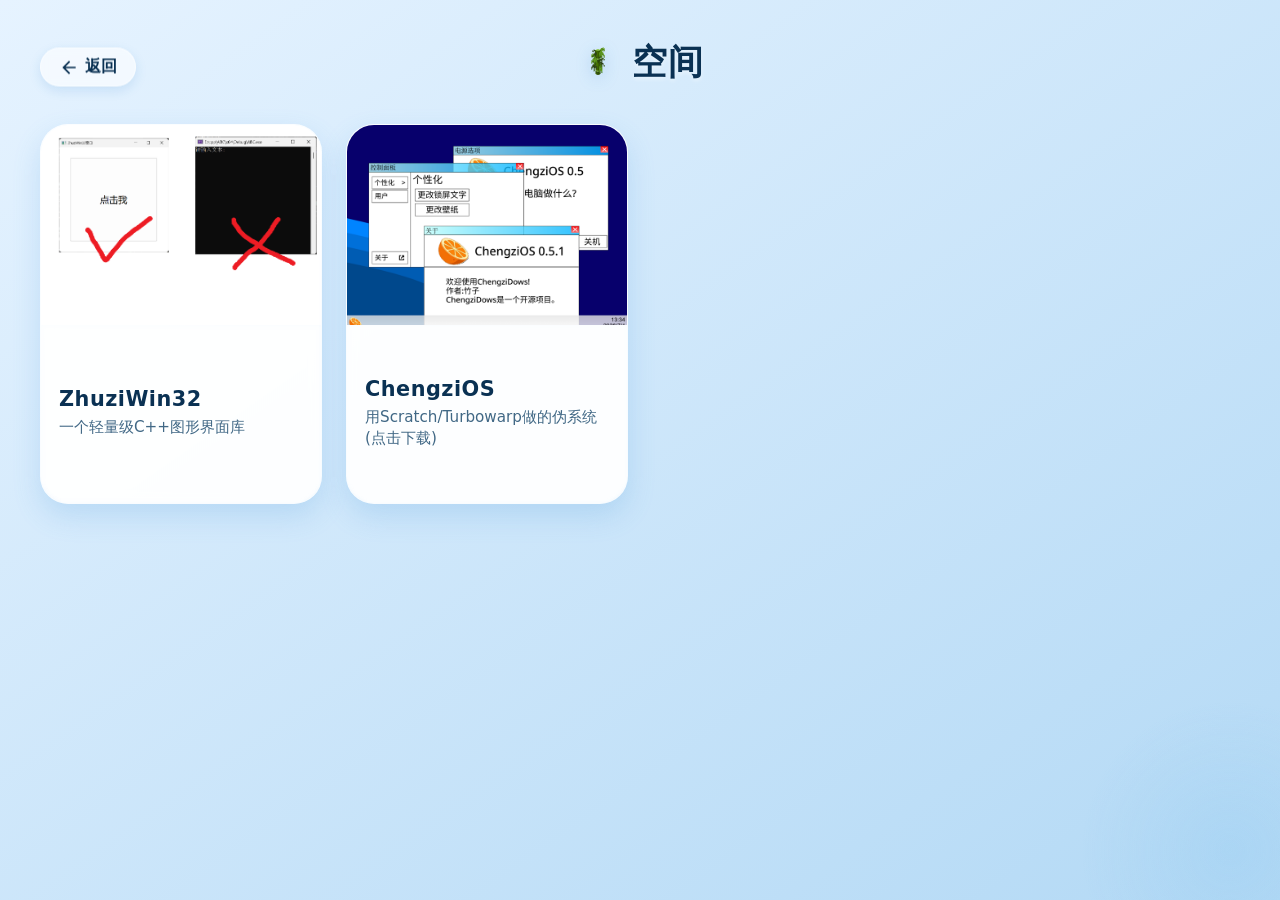
==== dl/index.html @ 158aa16a "Update files" ====
<!DOCTYPE html>
<html lang="zh-CN">
<head>
    <meta charset="UTF-8" />
    <meta name="viewport" content="width=device-width, initial-scale=1.0" />
    <title>空间</title>
    <style>
        /* ----- 全局样式 ----- */
        * {
            margin: 0;
            padding: 0;
            box-sizing: border-box;
        }

        body {
            min-height: 100vh;
            background: linear-gradient(145deg, #e6f3ff 0%, #b3d9f5 100%);
            font-family: 'Segoe UI', Roboto, system-ui, -apple-system, sans-serif;
            padding: 20px;
            display: flex;
            flex-direction: column;
            align-items: center;
        }

        /* ----- 顶部导航栏 ----- */
        .header {
            position: relative;
            width: 100%;
            max-width: 1200px;
            display: flex;
            align-items: center;
            justify-content: center;
            padding: 20px 0 30px;
            /* 给返回按钮留出空间 */
        }

        /* 返回按钮 - 左上角 */
        .back-btn {
            position: absolute;
            left: 0;
            top: 50%;
            transform: translateY(-50%);
            display: inline-flex;
            align-items: center;
            gap: 6px;
            padding: 8px 18px;
            background: rgba(255, 255, 255, 0.6);
            backdrop-filter: blur(4px);
            -webkit-backdrop-filter: blur(4px);
            border-radius: 30px;
            color: #0a3153;
            font-weight: 600;
            font-size: 1rem;
            text-decoration: none;
            border: 1px solid rgba(255, 255, 255, 0.4);
            box-shadow: 0 4px 12px rgba(43, 127, 199, 0.15);
            transition: all 0.2s ease;
        }

        .back-btn:hover {
            background: rgba(255, 255, 255, 0.85);
            box-shadow: 0 6px 20px rgba(43, 127, 199, 0.25);
            transform: translateY(-50%) scale(1.02);
        }

        .back-btn svg {
            width: 20px;
            height: 20px;
            fill: currentColor;
        }

        /* 标题区域 - 图标 + “作品下载” */
        .title-wrapper {
            display: flex;
            align-items: center;
            gap: 12px;
        }

        .title-icon {
            width: 44px;
            height: 44px;
            object-fit: contain;
            filter: drop-shadow(0 4px 8px rgba(30, 120, 200, 0.2));
        }

        .page-title {
            font-size: 2.2rem;
            font-weight: 700;
            color: #0a3153;
            letter-spacing: 1px;
            text-shadow: 0 2px 4px rgba(255, 255, 255, 0.5);
            margin: 0;
            line-height: 1.2;
        }

        /* ----- 卡片网格 ----- */
        .grid {
            width: 100%;
            max-width: 1200px;
            display: grid;
            grid-template-columns: repeat(4, 1fr);
            gap: 24px;
            margin-top: 10px;
        }

        /* 卡片 - 固定大小，浅蓝色装饰 */
        .card {
            background: rgba(255, 255, 255, 0.75);
            backdrop-filter: blur(6px);
            -webkit-backdrop-filter: blur(6px);
            border-radius: 28px;
            overflow: hidden;
            box-shadow:
                0 12px 28px rgba(70, 150, 220, 0.20),
                inset 0 1px 2px rgba(255, 255, 255, 0.7);
            border: 1px solid rgba(255, 255, 255, 0.4);
            transition: transform 0.25s ease, box-shadow 0.3s ease;
            display: flex;
            flex-direction: column;
            /* 固定卡片尺寸 (可根据需要调整) */
            height: 380px;
            /* 宽由网格决定，但限制最小宽度 */
            min-width: 0;
        }

        .card:hover {
            transform: translateY(-6px);
            box-shadow:
                0 20px 40px rgba(50, 130, 210, 0.30),
                inset 0 1px 2px rgba(255, 255, 255, 0.7);
        }

        /* 图片区域 - 固定高度，图片填满 */
        .card-image {
            width: 100%;
            height: 200px;
            background: #f0f8ff;
            overflow: hidden;
            flex-shrink: 0;
            display: flex;
            align-items: center;
            justify-content: center;
        }

        .card-image img {
            width: 100%;
            height: 100%;
            object-fit: cover;
            transition: transform 0.3s ease;
        }

        .card:hover .card-image img {
            transform: scale(1.03);
        }

        /* 文字区域 - 固定高度，内边距 */
        .card-body {
            padding: 16px 18px 18px;
            flex: 1;
            display: flex;
            flex-direction: column;
            justify-content: center;
            background: rgba(255, 255, 255, 0.3);
            backdrop-filter: blur(2px);
            -webkit-backdrop-filter: blur(2px);
        }

        .card-title {
            font-size: 1.3rem;
            font-weight: 600;
            color: #0a3153;
            margin-bottom: 6px;
            letter-spacing: 0.5px;
        }

        .card-desc {
            font-size: 0.95rem;
            color: #2c5778;
            line-height: 1.4;
            opacity: 0.9;
            margin: 0;
            display: -webkit-box;
            -webkit-line-clamp: 2;
            -webkit-box-orient: vertical;
            overflow: hidden;
        }
        .card-link {
            display: block;          /* 让 a 占满整行 */
            text-decoration: none;   /* 去掉下划线 */
            color: inherit;          /* 文字颜色继承，不变成蓝色 */
            /* 卡片的 hover 效果可以移到 .card 上，或者保留 */
        }

        /* ----- 响应式布局 ----- */
        @media (max-width: 992px) {
            .grid {
                grid-template-columns: repeat(2, 1fr);
                gap: 20px;
            }
        }

        @media (max-width: 576px) {
            .grid {
                grid-template-columns: 1fr;
                gap: 18px;
            }

            .header {
                padding: 10px 0 20px;
                flex-direction: column;
                align-items: center;
                gap: 10px;
            }

            .back-btn {
                position: static;
                transform: none;
                align-self: flex-start;
                margin-bottom: 6px;
            }

            .back-btn:hover {
                transform: none;
            }

            .page-title {
                font-size: 1.8rem;
            }

            .title-icon {
                width: 36px;
                height: 36px;
            }

            .card {
                height: 340px;
            }

            .card-image {
                height: 170px;
            }
        }

        /* 额外装饰：页面底部柔光 */
        body::after {
            content: '';
            position: fixed;
            bottom: -100px;
            right: -100px;
            width: 300px;
            height: 300px;
            background: radial-gradient(circle, rgba(140, 200, 240, 0.25), transparent 70%);
            border-radius: 50%;
            pointer-events: none;
            z-index: -1;
        }
    </style>
</head>
<body>
    <!-- 顶部：返回按钮 + 标题 -->
    <header class="header">
        <!-- 返回按钮 (回到上级目录 ../) -->
        <a href="../" class="back-btn">
            <svg viewBox="0 0 24 24"><path d="M20 11H7.83l5.59-5.59L12 4l-8 8 8 8 1.41-1.41L7.83 13H20v-2z"/></svg>
            返回
        </a>

        <!-- 标题：图标 + “作品下载” -->
        <div class="title-wrapper">
            <img class="title-icon" src="../image/zhuzi.png" alt="竹子图标" />
            <h1 class="page-title">空间</h1>
        </div>
    </header>

    <!-- 卡片网格 -->
    <div class="grid">
        <!-- ======================== -->
        <!-- 卡片 1 （示例）          -->
        <!-- 复制此块即可添加新卡片   -->
        <!-- ======================== -->
         <a class="card-link" href="./zhuziwin32/">
            <div class="card">
                <div class="card-image">
                    <img src="../image/zhuziwin32.png" alt="作品封面" />
                </div>
                <div class="card-body">
                    <h3 class="card-title">ZhuziWin32</h3>
                    <p class="card-desc">一个轻量级C++图形界面库</p>
                </div>
            </div>
        </a>
        <a class="card-link" href="./chengzios/">
            <div class="card">
                <div class="card-image">
                    <img src="../image/chengzi.png" alt="作品封面" />
                </div>
                <div class="card-body">
                    <h3 class="card-title">ChengziOS</h3>
                    <p class="card-desc">用Scratch/Turbowarp做的伪系统(点击下载)</p>
                </div>
            </div>
        </a>
        <!-- 后续卡片继续复制此处 -->
        <!-- 例如：
        <div class="card">
            <div class="card-image"><img src="..." alt="..." /></div>
            <div class="card-body"><h3 class="card-title">...</h3><p class="card-desc">...</p></div>
        </div>
        -->
    </div>
</body>
</html>
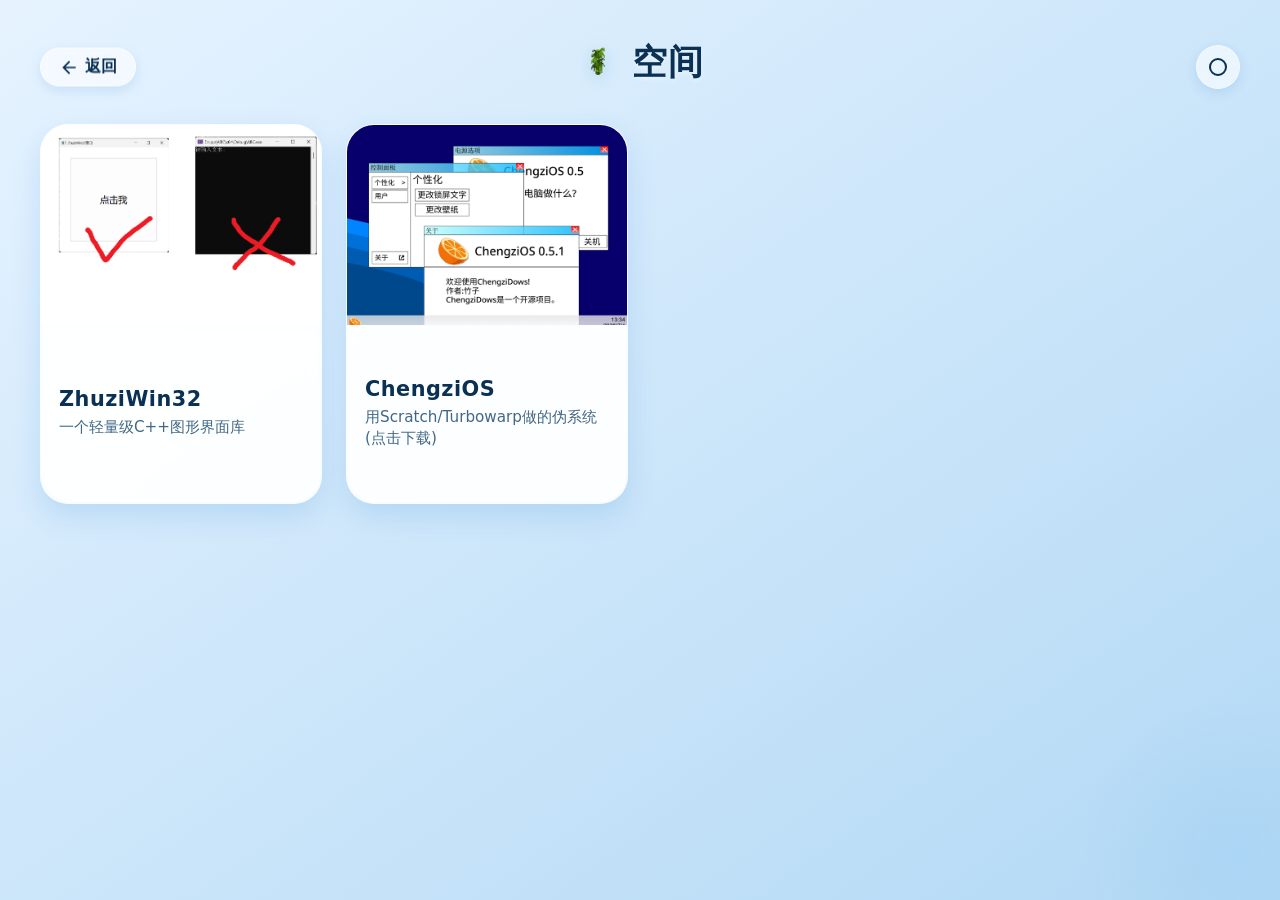
==== commit fdb5ef23: "Update files" ====
--- a/dl/index.html
+++ b/dl/index.html
@@ -4,281 +4,28 @@
     <meta charset="UTF-8" />
     <meta name="viewport" content="width=device-width, initial-scale=1.0" />
     <title>空间</title>
-    <style>
-        /* ----- 全局样式 ----- */
-        * {
-            margin: 0;
-            padding: 0;
-            box-sizing: border-box;
-        }
-
-        body {
-            min-height: 100vh;
-            background: linear-gradient(145deg, #e6f3ff 0%, #b3d9f5 100%);
-            font-family: 'Segoe UI', Roboto, system-ui, -apple-system, sans-serif;
-            padding: 20px;
-            display: flex;
-            flex-direction: column;
-            align-items: center;
-        }
-
-        /* ----- 顶部导航栏 ----- */
-        .header {
-            position: relative;
-            width: 100%;
-            max-width: 1200px;
-            display: flex;
-            align-items: center;
-            justify-content: center;
-            padding: 20px 0 30px;
-            /* 给返回按钮留出空间 */
-        }
-
-        /* 返回按钮 - 左上角 */
-        .back-btn {
-            position: absolute;
-            left: 0;
-            top: 50%;
-            transform: translateY(-50%);
-            display: inline-flex;
-            align-items: center;
-            gap: 6px;
-            padding: 8px 18px;
-            background: rgba(255, 255, 255, 0.6);
-            backdrop-filter: blur(4px);
-            -webkit-backdrop-filter: blur(4px);
-            border-radius: 30px;
-            color: #0a3153;
-            font-weight: 600;
-            font-size: 1rem;
-            text-decoration: none;
-            border: 1px solid rgba(255, 255, 255, 0.4);
-            box-shadow: 0 4px 12px rgba(43, 127, 199, 0.15);
-            transition: all 0.2s ease;
-        }
-
-        .back-btn:hover {
-            background: rgba(255, 255, 255, 0.85);
-            box-shadow: 0 6px 20px rgba(43, 127, 199, 0.25);
-            transform: translateY(-50%) scale(1.02);
-        }
-
-        .back-btn svg {
-            width: 20px;
-            height: 20px;
-            fill: currentColor;
-        }
-
-        /* 标题区域 - 图标 + “作品下载” */
-        .title-wrapper {
-            display: flex;
-            align-items: center;
-            gap: 12px;
-        }
-
-        .title-icon {
-            width: 44px;
-            height: 44px;
-            object-fit: contain;
-            filter: drop-shadow(0 4px 8px rgba(30, 120, 200, 0.2));
-        }
-
-        .page-title {
-            font-size: 2.2rem;
-            font-weight: 700;
-            color: #0a3153;
-            letter-spacing: 1px;
-            text-shadow: 0 2px 4px rgba(255, 255, 255, 0.5);
-            margin: 0;
-            line-height: 1.2;
-        }
-
-        /* ----- 卡片网格 ----- */
-        .grid {
-            width: 100%;
-            max-width: 1200px;
-            display: grid;
-            grid-template-columns: repeat(4, 1fr);
-            gap: 24px;
-            margin-top: 10px;
-        }
-
-        /* 卡片 - 固定大小，浅蓝色装饰 */
-        .card {
-            background: rgba(255, 255, 255, 0.75);
-            backdrop-filter: blur(6px);
-            -webkit-backdrop-filter: blur(6px);
-            border-radius: 28px;
-            overflow: hidden;
-            box-shadow:
-                0 12px 28px rgba(70, 150, 220, 0.20),
-                inset 0 1px 2px rgba(255, 255, 255, 0.7);
-            border: 1px solid rgba(255, 255, 255, 0.4);
-            transition: transform 0.25s ease, box-shadow 0.3s ease;
-            display: flex;
-            flex-direction: column;
-            /* 固定卡片尺寸 (可根据需要调整) */
-            height: 380px;
-            /* 宽由网格决定，但限制最小宽度 */
-            min-width: 0;
-        }
-
-        .card:hover {
-            transform: translateY(-6px);
-            box-shadow:
-                0 20px 40px rgba(50, 130, 210, 0.30),
-                inset 0 1px 2px rgba(255, 255, 255, 0.7);
-        }
-
-        /* 图片区域 - 固定高度，图片填满 */
-        .card-image {
-            width: 100%;
-            height: 200px;
-            background: #f0f8ff;
-            overflow: hidden;
-            flex-shrink: 0;
-            display: flex;
-            align-items: center;
-            justify-content: center;
-        }
-
-        .card-image img {
-            width: 100%;
-            height: 100%;
-            object-fit: cover;
-            transition: transform 0.3s ease;
-        }
-
-        .card:hover .card-image img {
-            transform: scale(1.03);
-        }
-
-        /* 文字区域 - 固定高度，内边距 */
-        .card-body {
-            padding: 16px 18px 18px;
-            flex: 1;
-            display: flex;
-            flex-direction: column;
-            justify-content: center;
-            background: rgba(255, 255, 255, 0.3);
-            backdrop-filter: blur(2px);
-            -webkit-backdrop-filter: blur(2px);
-        }
-
-        .card-title {
-            font-size: 1.3rem;
-            font-weight: 600;
-            color: #0a3153;
-            margin-bottom: 6px;
-            letter-spacing: 0.5px;
-        }
-
-        .card-desc {
-            font-size: 0.95rem;
-            color: #2c5778;
-            line-height: 1.4;
-            opacity: 0.9;
-            margin: 0;
-            display: -webkit-box;
-            -webkit-line-clamp: 2;
-            -webkit-box-orient: vertical;
-            overflow: hidden;
-        }
-        .card-link {
-            display: block;          /* 让 a 占满整行 */
-            text-decoration: none;   /* 去掉下划线 */
-            color: inherit;          /* 文字颜色继承，不变成蓝色 */
-            /* 卡片的 hover 效果可以移到 .card 上，或者保留 */
-        }
-
-        /* ----- 响应式布局 ----- */
-        @media (max-width: 992px) {
-            .grid {
-                grid-template-columns: repeat(2, 1fr);
-                gap: 20px;
-            }
-        }
-
-        @media (max-width: 576px) {
-            .grid {
-                grid-template-columns: 1fr;
-                gap: 18px;
-            }
-
-            .header {
-                padding: 10px 0 20px;
-                flex-direction: column;
-                align-items: center;
-                gap: 10px;
-            }
-
-            .back-btn {
-                position: static;
-                transform: none;
-                align-self: flex-start;
-                margin-bottom: 6px;
-            }
-
-            .back-btn:hover {
-                transform: none;
-            }
-
-            .page-title {
-                font-size: 1.8rem;
-            }
-
-            .title-icon {
-                width: 36px;
-                height: 36px;
-            }
-
-            .card {
-                height: 340px;
-            }
-
-            .card-image {
-                height: 170px;
-            }
-        }
-
-        /* 额外装饰：页面底部柔光 */
-        body::after {
-            content: '';
-            position: fixed;
-            bottom: -100px;
-            right: -100px;
-            width: 300px;
-            height: 300px;
-            background: radial-gradient(circle, rgba(140, 200, 240, 0.25), transparent 70%);
-            border-radius: 50%;
-            pointer-events: none;
-            z-index: -1;
-        }
-    </style>
+    <link rel="stylesheet" href="./style.css" />
 </head>
 <body>
-    <!-- 顶部：返回按钮 + 标题 -->
     <header class="header">
-        <!-- 返回按钮 (回到上级目录 ../) -->
         <a href="../" class="back-btn">
             <svg viewBox="0 0 24 24"><path d="M20 11H7.83l5.59-5.59L12 4l-8 8 8 8 1.41-1.41L7.83 13H20v-2z"/></svg>
             返回
         </a>
-
-        <!-- 标题：图标 + “作品下载” -->
         <div class="title-wrapper">
             <img class="title-icon" src="../image/zhuzi.png" alt="竹子图标" />
             <h1 class="page-title">空间</h1>
         </div>
+        <button class="theme-toggle" id="themeToggle" aria-label="切换主题">
+            <svg viewBox="0 0 24 24" id="themeIcon">
+                <path d="M12 3a9 9 0 1 0 9 9 9 9 0 0 0-9-9zm0 16a7 7 0 1 1 7-7 7 7 0 0 1-7 7z"/>
+                <path d="M12 5v2M12 17v2M7.05 7.05l1.41 1.41M15.54 15.54l1.41 1.41M5 12h2M17 12h2M7.05 16.95l1.41-1.41M15.54 8.46l1.41-1.41"/>
+            </svg>
+        </button>
     </header>
 
-    <!-- 卡片网格 -->
     <div class="grid">
-        <!-- ======================== -->
-        <!-- 卡片 1 （示例）          -->
-        <!-- 复制此块即可添加新卡片   -->
-        <!-- ======================== -->
-         <a class="card-link" href="./zhuziwin32/">
+        <a class="card-link" href="./zhuziwin32/">
             <div class="card">
                 <div class="card-image">
                     <img src="../image/zhuziwin32.png" alt="作品封面" />
@@ -300,13 +47,68 @@
                 </div>
             </div>
         </a>
-        <!-- 后续卡片继续复制此处 -->
-        <!-- 例如：
-        <div class="card">
-            <div class="card-image"><img src="..." alt="..." /></div>
-            <div class="card-body"><h3 class="card-title">...</h3><p class="card-desc">...</p></div>
-        </div>
-        -->
     </div>
+
+    <script>
+        (function() {
+            const toggleBtn = document.getElementById('themeToggle');
+            const icon = document.getElementById('themeIcon');
+            const body = document.body;
+
+            const savedTheme = localStorage.getItem('theme-preference');
+
+            function getSystemTheme() {
+                return window.matchMedia('(prefers-color-scheme: dark)').matches ? 'dark' : 'light';
+            }
+
+            function applyTheme(theme) {
+                body.classList.remove('dark', 'light');
+                if (theme === 'dark') {
+                    body.classList.add('dark');
+                    icon.innerHTML = `
+                        <circle cx="12" cy="12" r="5"/>
+                        <g stroke="currentColor" stroke-width="2" stroke-linecap="round">
+                            <line x1="12" y1="1" x2="12" y2="3"/>
+                            <line x1="12" y1="21" x2="12" y2="23"/>
+                            <line x1="4.22" y1="4.22" x2="5.64" y2="5.64"/>
+                            <line x1="18.36" y1="18.36" x2="19.78" y2="19.78"/>
+                            <line x1="1" y1="12" x2="3" y2="12"/>
+                            <line x1="21" y1="12" x2="23" y2="12"/>
+                            <line x1="4.22" y1="19.78" x2="5.64" y2="18.36"/>
+                            <line x1="18.36" y1="5.64" x2="19.78" y2="4.22"/>
+                        </g>
+                    `;
+                } else {
+                    body.classList.add('light');
+                    icon.innerHTML = `
+                        <path d="M12 3a9 9 0 1 0 9 9 9 9 0 0 0-9-9zm0 16a7 7 0 1 1 7-7 7 7 0 0 1-7 7z"/>
+                        <path d="M12 5v2M12 17v2M7.05 7.05l1.41 1.41M15.54 15.54l1.41 1.41M5 12h2M17 12h2M7.05 16.95l1.41-1.41M15.54 8.46l1.41-1.41"/>
+                    `;
+                }
+            }
+
+            function getPreferredTheme() {
+                if (savedTheme) return savedTheme;
+                return getSystemTheme();
+            }
+
+            function toggleTheme() {
+                const currentIsDark = body.classList.contains('dark');
+                const newTheme = currentIsDark ? 'light' : 'dark';
+                localStorage.setItem('theme-preference', newTheme);
+                applyTheme(newTheme);
+            }
+
+            const systemMedia = window.matchMedia('(prefers-color-scheme: dark)');
+            systemMedia.addEventListener('change', function(e) {
+                if (!localStorage.getItem('theme-preference')) {
+                    applyTheme(e.matches ? 'dark' : 'light');
+                }
+            });
+
+            applyTheme(getPreferredTheme());
+            toggleBtn.addEventListener('click', toggleTheme);
+        })();
+    </script>
 </body>
-</html>
+</html>
--- a/dl/style.css
+++ b/dl/style.css
@@ -0,0 +1,417 @@
+/* ============================================================
+   CSS 变量（浅色 / 深色）
+   ============================================================ */
+:root {
+    /* 浅色模式（默认） */
+    --bg-start: #e6f3ff;
+    --bg-end: #b3d9f5;
+    --card-bg: rgba(255, 255, 255, 0.75);
+    --card-border: rgba(255, 255, 255, 0.4);
+    --card-shadow: rgba(70, 150, 220, 0.20);
+    --card-shadow-hover: rgba(50, 130, 210, 0.30);
+    --text-primary: #0a3153;
+    --text-secondary: #2c5778;
+    --text-muted: #4a7a9e;
+    --back-btn-bg: rgba(255, 255, 255, 0.6);
+    --back-btn-border: rgba(255, 255, 255, 0.4);
+    --divider: rgba(160, 200, 240, 0.3);
+    --glow-color: rgba(140, 200, 240, 0.25);
+    --btn-bg: linear-gradient(145deg, #4a9fe0, #2b7fc7);
+    --btn-shadow: rgba(43, 127, 199, 0.4);
+    --btn-shadow-hover: rgba(43, 127, 199, 0.55);
+    --card-image-bg: #f0f8ff;
+    --card-body-bg: rgba(255, 255, 255, 0.3);
+    --filter-btn-bg: rgba(255, 255, 255, 0.4);
+    --filter-btn-hover: rgba(255, 255, 255, 0.7);
+    --filter-btn-active: #4a9fe0;
+    --filter-btn-text: #0a3153;
+    --toggle-bg: rgba(255, 255, 255, 0.6);
+    --toggle-icon: #0a3153;
+    --toggle-hover: rgba(255, 255, 255, 0.85);
+}
+
+/* 深色模式（深蓝色系） */
+@media (prefers-color-scheme: dark) {
+    :root {
+        --bg-start: #0a1a2e;
+        --bg-end: #162b44;
+        --card-bg: rgba(20, 40, 65, 0.85);
+        --card-border: rgba(60, 120, 180, 0.25);
+        --card-shadow: rgba(0, 20, 40, 0.40);
+        --card-shadow-hover: rgba(40, 100, 180, 0.25);
+        --text-primary: #c8dff5;
+        --text-secondary: #90b8d8;
+        --text-muted: #6a9fc0;
+        --back-btn-bg: rgba(20, 50, 80, 0.7);
+        --back-btn-border: rgba(60, 120, 180, 0.3);
+        --divider: rgba(60, 120, 180, 0.25);
+        --glow-color: rgba(40, 100, 180, 0.20);
+        --btn-bg: linear-gradient(145deg, #3a8ec0, #1f6a9e);
+        --btn-shadow: rgba(31, 106, 158, 0.5);
+        --btn-shadow-hover: rgba(58, 142, 192, 0.6);
+        --card-image-bg: #0d2438;
+        --card-body-bg: rgba(10, 30, 50, 0.4);
+        --filter-btn-bg: rgba(20, 50, 80, 0.5);
+        --filter-btn-hover: rgba(40, 80, 120, 0.6);
+        --filter-btn-active: #3a8ec0;
+        --filter-btn-text: #c8dff5;
+        --toggle-bg: rgba(20, 50, 80, 0.7);
+        --toggle-icon: #c8dff5;
+        --toggle-hover: rgba(40, 80, 120, 0.8);
+    }
+}
+
+/* 手动切换：当 body 有 .dark 类时强制深色 */
+body.dark {
+    --bg-start: #0a1a2e;
+    --bg-end: #162b44;
+    --card-bg: rgba(20, 40, 65, 0.85);
+    --card-border: rgba(60, 120, 180, 0.25);
+    --card-shadow: rgba(0, 20, 40, 0.40);
+    --card-shadow-hover: rgba(40, 100, 180, 0.25);
+    --text-primary: #c8dff5;
+    --text-secondary: #90b8d8;
+    --text-muted: #6a9fc0;
+    --back-btn-bg: rgba(20, 50, 80, 0.7);
+    --back-btn-border: rgba(60, 120, 180, 0.3);
+    --divider: rgba(60, 120, 180, 0.25);
+    --glow-color: rgba(40, 100, 180, 0.20);
+    --btn-bg: linear-gradient(145deg, #3a8ec0, #1f6a9e);
+    --btn-shadow: rgba(31, 106, 158, 0.5);
+    --btn-shadow-hover: rgba(58, 142, 192, 0.6);
+    --card-image-bg: #0d2438;
+    --card-body-bg: rgba(10, 30, 50, 0.4);
+    --filter-btn-bg: rgba(20, 50, 80, 0.5);
+    --filter-btn-hover: rgba(40, 80, 120, 0.6);
+    --filter-btn-active: #3a8ec0;
+    --filter-btn-text: #c8dff5;
+    --toggle-bg: rgba(20, 50, 80, 0.7);
+    --toggle-icon: #c8dff5;
+    --toggle-hover: rgba(40, 80, 120, 0.8);
+}
+
+body.light {
+    --bg-start: #e6f3ff;
+    --bg-end: #b3d9f5;
+    --card-bg: rgba(255, 255, 255, 0.75);
+    --card-border: rgba(255, 255, 255, 0.4);
+    --card-shadow: rgba(70, 150, 220, 0.20);
+    --card-shadow-hover: rgba(50, 130, 210, 0.30);
+    --text-primary: #0a3153;
+    --text-secondary: #2c5778;
+    --text-muted: #4a7a9e;
+    --back-btn-bg: rgba(255, 255, 255, 0.6);
+    --back-btn-border: rgba(255, 255, 255, 0.4);
+    --divider: rgba(160, 200, 240, 0.3);
+    --glow-color: rgba(140, 200, 240, 0.25);
+    --btn-bg: linear-gradient(145deg, #4a9fe0, #2b7fc7);
+    --btn-shadow: rgba(43, 127, 199, 0.4);
+    --btn-shadow-hover: rgba(43, 127, 199, 0.55);
+    --card-image-bg: #f0f8ff;
+    --card-body-bg: rgba(255, 255, 255, 0.3);
+    --filter-btn-bg: rgba(255, 255, 255, 0.4);
+    --filter-btn-hover: rgba(255, 255, 255, 0.7);
+    --filter-btn-active: #4a9fe0;
+    --filter-btn-text: #0a3153;
+    --toggle-bg: rgba(255, 255, 255, 0.6);
+    --toggle-icon: #0a3153;
+    --toggle-hover: rgba(255, 255, 255, 0.85);
+}
+
+/* ============================================================
+   基础样式
+   ============================================================ */
+* {
+    margin: 0;
+    padding: 0;
+    box-sizing: border-box;
+}
+
+body {
+    min-height: 100vh;
+    background: linear-gradient(145deg, var(--bg-start), var(--bg-end));
+    font-family: 'Segoe UI', Roboto, system-ui, -apple-system, sans-serif;
+    padding: 20px;
+    display: flex;
+    flex-direction: column;
+    align-items: center;
+    transition: background 0.4s ease, color 0.3s ease;
+}
+
+/* ============================================================
+   顶部导航栏
+   ============================================================ */
+.header {
+    position: relative;
+    width: 100%;
+    max-width: 1200px;
+    display: flex;
+    align-items: center;
+    justify-content: center;
+    padding: 20px 0 30px;
+}
+
+.back-btn {
+    position: absolute;
+    left: 0;
+    top: 50%;
+    transform: translateY(-50%);
+    display: inline-flex;
+    align-items: center;
+    gap: 6px;
+    padding: 8px 18px;
+    background: var(--back-btn-bg);
+    backdrop-filter: blur(4px);
+    -webkit-backdrop-filter: blur(4px);
+    border-radius: 30px;
+    color: var(--text-primary);
+    font-weight: 600;
+    font-size: 1rem;
+    text-decoration: none;
+    border: 1px solid var(--back-btn-border);
+    box-shadow: 0 4px 12px rgba(43, 127, 199, 0.15);
+    transition: all 0.2s ease;
+}
+
+.back-btn:hover {
+    background: var(--toggle-hover);
+    box-shadow: 0 6px 20px rgba(43, 127, 199, 0.25);
+    transform: translateY(-50%) scale(1.02);
+}
+
+.back-btn svg {
+    width: 20px;
+    height: 20px;
+    fill: currentColor;
+}
+
+.title-wrapper {
+    display: flex;
+    align-items: center;
+    gap: 12px;
+}
+
+.title-icon {
+    width: 44px;
+    height: 44px;
+    object-fit: contain;
+    filter: drop-shadow(0 4px 8px rgba(30, 120, 200, 0.2));
+}
+
+.page-title {
+    font-size: 2.2rem;
+    font-weight: 700;
+    color: var(--text-primary);
+    letter-spacing: 1px;
+    text-shadow: 0 2px 4px rgba(255, 255, 255, 0.5);
+    margin: 0;
+    line-height: 1.2;
+    transition: color 0.3s ease;
+}
+
+.theme-toggle {
+    position: absolute;
+    right: 0;
+    top: 50%;
+    transform: translateY(-50%);
+    display: flex;
+    align-items: center;
+    justify-content: center;
+    width: 44px;
+    height: 44px;
+    border-radius: 50%;
+    background: var(--back-btn-bg);
+    backdrop-filter: blur(4px);
+    -webkit-backdrop-filter: blur(4px);
+    border: 1px solid var(--back-btn-border);
+    box-shadow: 0 4px 12px rgba(43, 127, 199, 0.15);
+    cursor: pointer;
+    transition: all 0.2s ease;
+    color: var(--text-primary);
+    font-size: 1.2rem;
+}
+
+.theme-toggle:hover {
+    background: var(--toggle-hover);
+    transform: translateY(-50%) scale(1.08);
+}
+
+.theme-toggle svg {
+    width: 24px;
+    height: 24px;
+    fill: currentColor;
+}
+
+/* ============================================================
+   卡片网格
+   ============================================================ */
+.grid {
+    width: 100%;
+    max-width: 1200px;
+    display: grid;
+    grid-template-columns: repeat(4, 1fr);
+    gap: 24px;
+    margin-top: 10px;
+}
+
+.card {
+    background: var(--card-bg);
+    backdrop-filter: blur(6px);
+    -webkit-backdrop-filter: blur(6px);
+    border-radius: 28px;
+    overflow: hidden;
+    box-shadow:
+        0 12px 28px var(--card-shadow),
+        inset 0 1px 2px rgba(255, 255, 255, 0.7);
+    border: 1px solid var(--card-border);
+    transition: transform 0.25s ease, box-shadow 0.3s ease, background 0.3s ease, border-color 0.3s ease;
+    display: flex;
+    flex-direction: column;
+    height: 380px;
+    min-width: 0;
+}
+
+.card:hover {
+    transform: translateY(-6px);
+    box-shadow:
+        0 20px 40px var(--card-shadow-hover),
+        inset 0 1px 2px rgba(255, 255, 255, 0.7);
+}
+
+.card-image {
+    width: 100%;
+    height: 200px;
+    background: var(--card-image-bg);
+    overflow: hidden;
+    flex-shrink: 0;
+    display: flex;
+    align-items: center;
+    justify-content: center;
+    transition: background 0.3s ease;
+}
+
+.card-image img {
+    width: 100%;
+    height: 100%;
+    object-fit: cover;
+    transition: transform 0.3s ease;
+}
+
+.card:hover .card-image img {
+    transform: scale(1.03);
+}
+
+.card-body {
+    padding: 16px 18px 18px;
+    flex: 1;
+    display: flex;
+    flex-direction: column;
+    justify-content: center;
+    background: var(--card-body-bg);
+    backdrop-filter: blur(2px);
+    -webkit-backdrop-filter: blur(2px);
+    transition: background 0.3s ease;
+}
+
+.card-title {
+    font-size: 1.3rem;
+    font-weight: 600;
+    color: var(--text-primary);
+    margin-bottom: 6px;
+    letter-spacing: 0.5px;
+    transition: color 0.3s ease;
+}
+
+.card-desc {
+    font-size: 0.95rem;
+    color: var(--text-secondary);
+    line-height: 1.4;
+    opacity: 0.9;
+    margin: 0;
+    display: -webkit-box;
+    -webkit-line-clamp: 2;
+    -webkit-box-orient: vertical;
+    overflow: hidden;
+    transition: color 0.3s ease;
+}
+
+.card-link {
+    display: block;
+    text-decoration: none;
+    color: inherit;
+}
+
+/* ============================================================
+   响应式
+   ============================================================ */
+@media (max-width: 992px) {
+    .grid {
+        grid-template-columns: repeat(2, 1fr);
+        gap: 20px;
+    }
+}
+
+@media (max-width: 576px) {
+    .grid {
+        grid-template-columns: 1fr;
+        gap: 18px;
+    }
+
+    .header {
+        padding: 10px 0 20px;
+        flex-direction: column;
+        align-items: center;
+        gap: 10px;
+    }
+
+    .back-btn {
+        position: static;
+        transform: none;
+        align-self: flex-start;
+        margin-bottom: 6px;
+    }
+    .back-btn:hover {
+        transform: none;
+    }
+
+    .theme-toggle {
+        position: static;
+        transform: none;
+        align-self: flex-end;
+        margin-top: -44px;
+    }
+    .theme-toggle:hover {
+        transform: scale(1.08);
+    }
+
+    .page-title {
+        font-size: 1.8rem;
+    }
+    .title-icon {
+        width: 36px;
+        height: 36px;
+    }
+    .card {
+        height: 340px;
+    }
+    .card-image {
+        height: 170px;
+    }
+}
+
+/* ============================================================
+   底部装饰光晕
+   ============================================================ */
+body::after {
+    content: '';
+    position: fixed;
+    bottom: -100px;
+    right: -100px;
+    width: 300px;
+    height: 300px;
+    background: radial-gradient(circle, var(--glow-color), transparent 70%);
+    border-radius: 50%;
+    pointer-events: none;
+    z-index: -1;
+    transition: background 0.4s ease;
+}
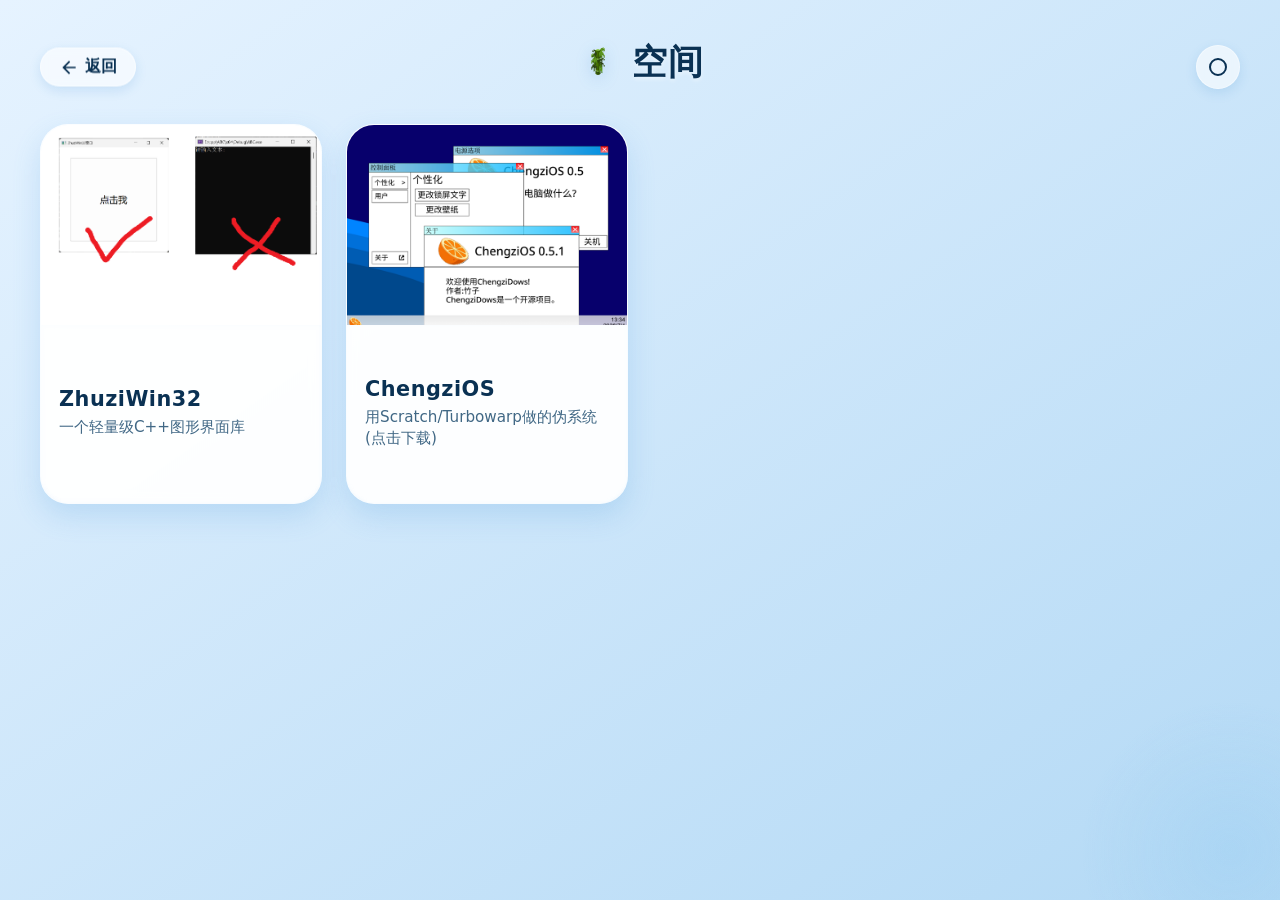
==== commit 6343991b: "Update files" ====
--- a/dl/index.html
+++ b/dl/index.html
@@ -8,14 +8,19 @@
 </head>
 <body>
     <header class="header">
+        <!-- 返回按钮 -->
         <a href="../" class="back-btn">
             <svg viewBox="0 0 24 24"><path d="M20 11H7.83l5.59-5.59L12 4l-8 8 8 8 1.41-1.41L7.83 13H20v-2z"/></svg>
             返回
         </a>
+
+        <!-- 标题 -->
         <div class="title-wrapper">
             <img class="title-icon" src="../image/zhuzi.png" alt="竹子图标" />
             <h1 class="page-title">空间</h1>
         </div>
+
+        <!-- 主题切换按钮（确保存在） -->
         <button class="theme-toggle" id="themeToggle" aria-label="切换主题">
             <svg viewBox="0 0 24 24" id="themeIcon">
                 <path d="M12 3a9 9 0 1 0 9 9 9 9 0 0 0-9-9zm0 16a7 7 0 1 1 7-7 7 7 0 0 1-7 7z"/>
@@ -25,6 +30,7 @@
     </header>
 
     <div class="grid">
+        <!-- 卡片 -->
         <a class="card-link" href="./zhuziwin32/">
             <div class="card">
                 <div class="card-image">
@@ -49,6 +55,7 @@
         </a>
     </div>
 
+    <!-- 主题切换脚本 -->
     <script>
         (function() {
             const toggleBtn = document.getElementById('themeToggle');
--- a/dl/style.css
+++ b/dl/style.css
@@ -2,7 +2,6 @@
    CSS 变量（浅色 / 深色）
    ============================================================ */
 :root {
-    /* 浅色模式（默认） */
     --bg-start: #e6f3ff;
     --bg-end: #b3d9f5;
     --card-bg: rgba(255, 255, 255, 0.75);
@@ -11,26 +10,15 @@
     --card-shadow-hover: rgba(50, 130, 210, 0.30);
     --text-primary: #0a3153;
     --text-secondary: #2c5778;
-    --text-muted: #4a7a9e;
     --back-btn-bg: rgba(255, 255, 255, 0.6);
     --back-btn-border: rgba(255, 255, 255, 0.4);
-    --divider: rgba(160, 200, 240, 0.3);
     --glow-color: rgba(140, 200, 240, 0.25);
-    --btn-bg: linear-gradient(145deg, #4a9fe0, #2b7fc7);
-    --btn-shadow: rgba(43, 127, 199, 0.4);
-    --btn-shadow-hover: rgba(43, 127, 199, 0.55);
     --card-image-bg: #f0f8ff;
     --card-body-bg: rgba(255, 255, 255, 0.3);
-    --filter-btn-bg: rgba(255, 255, 255, 0.4);
-    --filter-btn-hover: rgba(255, 255, 255, 0.7);
-    --filter-btn-active: #4a9fe0;
-    --filter-btn-text: #0a3153;
     --toggle-bg: rgba(255, 255, 255, 0.6);
-    --toggle-icon: #0a3153;
     --toggle-hover: rgba(255, 255, 255, 0.85);
 }
 
-/* 深色模式（深蓝色系） */
 @media (prefers-color-scheme: dark) {
     :root {
         --bg-start: #0a1a2e;
@@ -41,27 +29,16 @@
         --card-shadow-hover: rgba(40, 100, 180, 0.25);
         --text-primary: #c8dff5;
         --text-secondary: #90b8d8;
-        --text-muted: #6a9fc0;
         --back-btn-bg: rgba(20, 50, 80, 0.7);
         --back-btn-border: rgba(60, 120, 180, 0.3);
-        --divider: rgba(60, 120, 180, 0.25);
         --glow-color: rgba(40, 100, 180, 0.20);
-        --btn-bg: linear-gradient(145deg, #3a8ec0, #1f6a9e);
-        --btn-shadow: rgba(31, 106, 158, 0.5);
-        --btn-shadow-hover: rgba(58, 142, 192, 0.6);
         --card-image-bg: #0d2438;
         --card-body-bg: rgba(10, 30, 50, 0.4);
-        --filter-btn-bg: rgba(20, 50, 80, 0.5);
-        --filter-btn-hover: rgba(40, 80, 120, 0.6);
-        --filter-btn-active: #3a8ec0;
-        --filter-btn-text: #c8dff5;
         --toggle-bg: rgba(20, 50, 80, 0.7);
-        --toggle-icon: #c8dff5;
         --toggle-hover: rgba(40, 80, 120, 0.8);
     }
 }
 
-/* 手动切换：当 body 有 .dark 类时强制深色 */
 body.dark {
     --bg-start: #0a1a2e;
     --bg-end: #162b44;
@@ -71,22 +48,12 @@
     --card-shadow-hover: rgba(40, 100, 180, 0.25);
     --text-primary: #c8dff5;
     --text-secondary: #90b8d8;
-    --text-muted: #6a9fc0;
     --back-btn-bg: rgba(20, 50, 80, 0.7);
     --back-btn-border: rgba(60, 120, 180, 0.3);
-    --divider: rgba(60, 120, 180, 0.25);
     --glow-color: rgba(40, 100, 180, 0.20);
-    --btn-bg: linear-gradient(145deg, #3a8ec0, #1f6a9e);
-    --btn-shadow: rgba(31, 106, 158, 0.5);
-    --btn-shadow-hover: rgba(58, 142, 192, 0.6);
     --card-image-bg: #0d2438;
     --card-body-bg: rgba(10, 30, 50, 0.4);
-    --filter-btn-bg: rgba(20, 50, 80, 0.5);
-    --filter-btn-hover: rgba(40, 80, 120, 0.6);
-    --filter-btn-active: #3a8ec0;
-    --filter-btn-text: #c8dff5;
     --toggle-bg: rgba(20, 50, 80, 0.7);
-    --toggle-icon: #c8dff5;
     --toggle-hover: rgba(40, 80, 120, 0.8);
 }
 
@@ -99,28 +66,16 @@
     --card-shadow-hover: rgba(50, 130, 210, 0.30);
     --text-primary: #0a3153;
     --text-secondary: #2c5778;
-    --text-muted: #4a7a9e;
     --back-btn-bg: rgba(255, 255, 255, 0.6);
     --back-btn-border: rgba(255, 255, 255, 0.4);
-    --divider: rgba(160, 200, 240, 0.3);
     --glow-color: rgba(140, 200, 240, 0.25);
-    --btn-bg: linear-gradient(145deg, #4a9fe0, #2b7fc7);
-    --btn-shadow: rgba(43, 127, 199, 0.4);
-    --btn-shadow-hover: rgba(43, 127, 199, 0.55);
     --card-image-bg: #f0f8ff;
     --card-body-bg: rgba(255, 255, 255, 0.3);
-    --filter-btn-bg: rgba(255, 255, 255, 0.4);
-    --filter-btn-hover: rgba(255, 255, 255, 0.7);
-    --filter-btn-active: #4a9fe0;
-    --filter-btn-text: #0a3153;
     --toggle-bg: rgba(255, 255, 255, 0.6);
-    --toggle-icon: #0a3153;
     --toggle-hover: rgba(255, 255, 255, 0.85);
 }
 
-/* ============================================================
-   基础样式
-   ============================================================ */
+/* 基础样式 */
 * {
     margin: 0;
     padding: 0;
@@ -138,9 +93,7 @@
     transition: background 0.4s ease, color 0.3s ease;
 }
 
-/* ============================================================
-   顶部导航栏
-   ============================================================ */
+/* 顶部导航 */
 .header {
     position: relative;
     width: 100%;
@@ -209,6 +162,7 @@
     transition: color 0.3s ease;
 }
 
+/* 主题切换按钮 - 确保可见 */
 .theme-toggle {
     position: absolute;
     right: 0;
@@ -229,6 +183,7 @@
     transition: all 0.2s ease;
     color: var(--text-primary);
     font-size: 1.2rem;
+    z-index: 20; /* 提高层级 */
 }
 
 .theme-toggle:hover {
@@ -242,9 +197,7 @@
     fill: currentColor;
 }
 
-/* ============================================================
-   卡片网格
-   ============================================================ */
+/* 网格 */
 .grid {
     width: 100%;
     max-width: 1200px;
@@ -260,9 +213,7 @@
     -webkit-backdrop-filter: blur(6px);
     border-radius: 28px;
     overflow: hidden;
-    box-shadow:
-        0 12px 28px var(--card-shadow),
-        inset 0 1px 2px rgba(255, 255, 255, 0.7);
+    box-shadow: 0 12px 28px var(--card-shadow), inset 0 1px 2px rgba(255, 255, 255, 0.7);
     border: 1px solid var(--card-border);
     transition: transform 0.25s ease, box-shadow 0.3s ease, background 0.3s ease, border-color 0.3s ease;
     display: flex;
@@ -273,9 +224,7 @@
 
 .card:hover {
     transform: translateY(-6px);
-    box-shadow:
-        0 20px 40px var(--card-shadow-hover),
-        inset 0 1px 2px rgba(255, 255, 255, 0.7);
+    box-shadow: 0 20px 40px var(--card-shadow-hover), inset 0 1px 2px rgba(255, 255, 255, 0.7);
 }
 
 .card-image {
@@ -341,9 +290,7 @@
     color: inherit;
 }
 
-/* ============================================================
-   响应式
-   ============================================================ */
+/* 响应式 */
 @media (max-width: 992px) {
     .grid {
         grid-template-columns: repeat(2, 1fr);
@@ -356,14 +303,12 @@
         grid-template-columns: 1fr;
         gap: 18px;
     }
-
     .header {
         padding: 10px 0 20px;
         flex-direction: column;
         align-items: center;
         gap: 10px;
     }
-
     .back-btn {
         position: static;
         transform: none;
@@ -373,17 +318,19 @@
     .back-btn:hover {
         transform: none;
     }
-
+    /* 小屏下按钮放在标题右侧，不占位 */
     .theme-toggle {
-        position: static;
+        position: relative;
+        right: auto;
+        top: auto;
         transform: none;
         align-self: flex-end;
         margin-top: -44px;
+        margin-right: 0;
     }
     .theme-toggle:hover {
         transform: scale(1.08);
     }
-
     .page-title {
         font-size: 1.8rem;
     }
@@ -399,9 +346,7 @@
     }
 }
 
-/* ============================================================
-   底部装饰光晕
-   ============================================================ */
+/* 底部装饰光晕 */
 body::after {
     content: '';
     position: fixed;
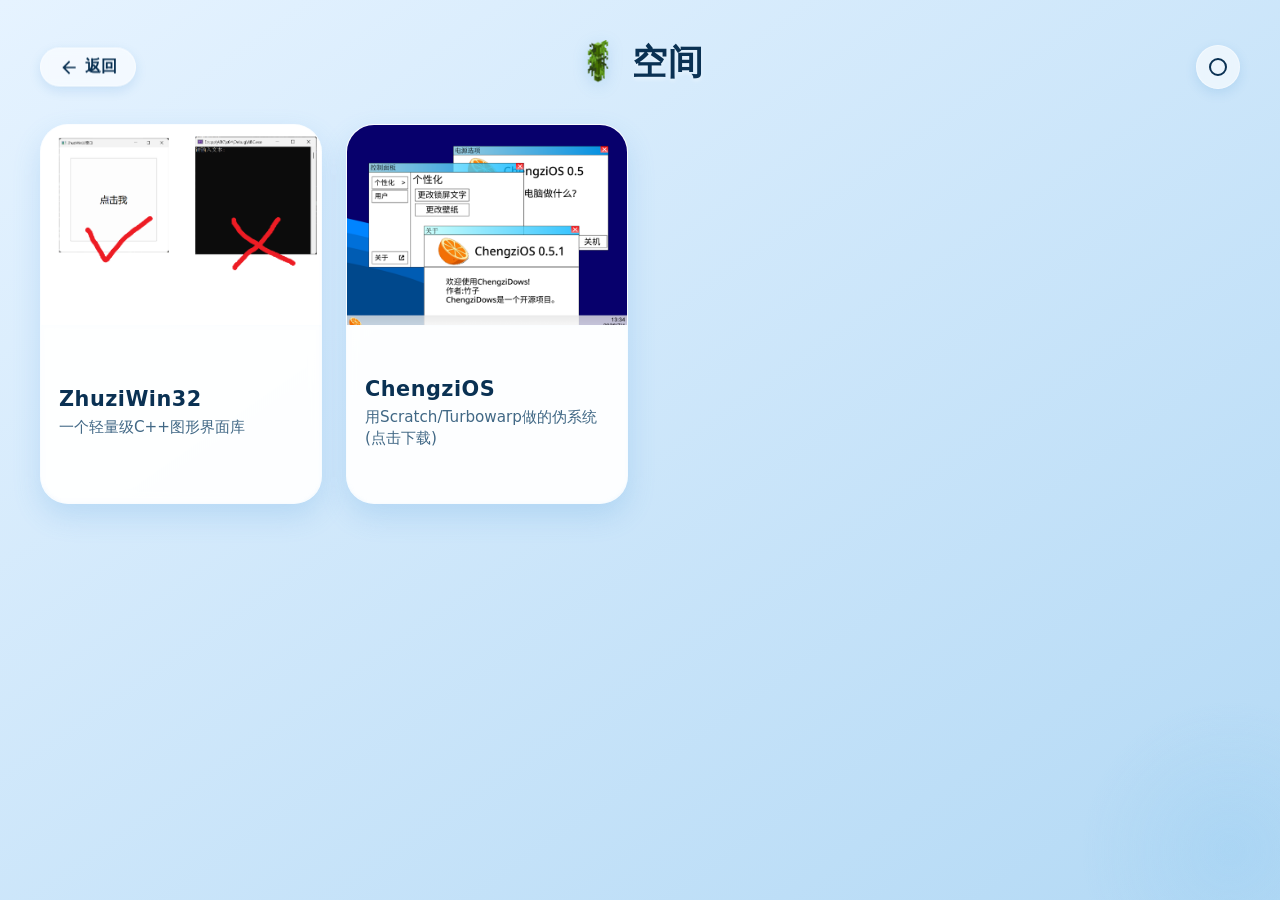
==== commit 82c27f5e: "Update files using "zhuzi" icom" ====
--- a/dl/index.html
+++ b/dl/index.html
@@ -4,23 +4,20 @@
     <meta charset="UTF-8" />
     <meta name="viewport" content="width=device-width, initial-scale=1.0" />
     <title>空间</title>
+    <link rel="stylesheet" href="../theme.css" />
     <link rel="stylesheet" href="./style.css" />
+    <link rel="icon" href="../image/zhuzi.png" type="image/png" />
 </head>
 <body>
     <header class="header">
-        <!-- 返回按钮 -->
         <a href="../" class="back-btn">
             <svg viewBox="0 0 24 24"><path d="M20 11H7.83l5.59-5.59L12 4l-8 8 8 8 1.41-1.41L7.83 13H20v-2z"/></svg>
             返回
         </a>
-
-        <!-- 标题 -->
         <div class="title-wrapper">
             <img class="title-icon" src="../image/zhuzi.png" alt="竹子图标" />
             <h1 class="page-title">空间</h1>
         </div>
-
-        <!-- 主题切换按钮（确保存在） -->
         <button class="theme-toggle" id="themeToggle" aria-label="切换主题">
             <svg viewBox="0 0 24 24" id="themeIcon">
                 <path d="M12 3a9 9 0 1 0 9 9 9 9 0 0 0-9-9zm0 16a7 7 0 1 1 7-7 7 7 0 0 1-7 7z"/>
@@ -30,7 +27,6 @@
     </header>
 
     <div class="grid">
-        <!-- 卡片 -->
         <a class="card-link" href="./zhuziwin32/">
             <div class="card">
                 <div class="card-image">
@@ -55,67 +51,6 @@
         </a>
     </div>
 
-    <!-- 主题切换脚本 -->
-    <script>
-        (function() {
-            const toggleBtn = document.getElementById('themeToggle');
-            const icon = document.getElementById('themeIcon');
-            const body = document.body;
-
-            const savedTheme = localStorage.getItem('theme-preference');
-
-            function getSystemTheme() {
-                return window.matchMedia('(prefers-color-scheme: dark)').matches ? 'dark' : 'light';
-            }
-
-            function applyTheme(theme) {
-                body.classList.remove('dark', 'light');
-                if (theme === 'dark') {
-                    body.classList.add('dark');
-                    icon.innerHTML = `
-                        <circle cx="12" cy="12" r="5"/>
-                        <g stroke="currentColor" stroke-width="2" stroke-linecap="round">
-                            <line x1="12" y1="1" x2="12" y2="3"/>
-                            <line x1="12" y1="21" x2="12" y2="23"/>
-                            <line x1="4.22" y1="4.22" x2="5.64" y2="5.64"/>
-                            <line x1="18.36" y1="18.36" x2="19.78" y2="19.78"/>
-                            <line x1="1" y1="12" x2="3" y2="12"/>
-                            <line x1="21" y1="12" x2="23" y2="12"/>
-                            <line x1="4.22" y1="19.78" x2="5.64" y2="18.36"/>
-                            <line x1="18.36" y1="5.64" x2="19.78" y2="4.22"/>
-                        </g>
-                    `;
-                } else {
-                    body.classList.add('light');
-                    icon.innerHTML = `
-                        <path d="M12 3a9 9 0 1 0 9 9 9 9 0 0 0-9-9zm0 16a7 7 0 1 1 7-7 7 7 0 0 1-7 7z"/>
-                        <path d="M12 5v2M12 17v2M7.05 7.05l1.41 1.41M15.54 15.54l1.41 1.41M5 12h2M17 12h2M7.05 16.95l1.41-1.41M15.54 8.46l1.41-1.41"/>
-                    `;
-                }
-            }
-
-            function getPreferredTheme() {
-                if (savedTheme) return savedTheme;
-                return getSystemTheme();
-            }
-
-            function toggleTheme() {
-                const currentIsDark = body.classList.contains('dark');
-                const newTheme = currentIsDark ? 'light' : 'dark';
-                localStorage.setItem('theme-preference', newTheme);
-                applyTheme(newTheme);
-            }
-
-            const systemMedia = window.matchMedia('(prefers-color-scheme: dark)');
-            systemMedia.addEventListener('change', function(e) {
-                if (!localStorage.getItem('theme-preference')) {
-                    applyTheme(e.matches ? 'dark' : 'light');
-                }
-            });
-
-            applyTheme(getPreferredTheme());
-            toggleBtn.addEventListener('click', toggleTheme);
-        })();
-    </script>
+    <script src="../theme.js"></script>
 </body>
 </html>
--- a/theme.css
+++ b/theme.css
@@ -0,0 +1,90 @@
+/* ========== 主题变量 ========== */
+:root {
+    /* 浅色模式 */
+    --bg-start: #e6f3ff;
+    --bg-end: #b3d9f5;
+    --card-bg: rgba(255, 255, 255, 0.75);
+    --card-border: rgba(255, 255, 255, 0.4);
+    --card-shadow: rgba(70, 150, 220, 0.20);
+    --card-shadow-hover: rgba(50, 130, 210, 0.30);
+    --text-primary: #0a3153;
+    --text-secondary: #2c5778;
+    --back-btn-bg: rgba(255, 255, 255, 0.6);
+    --back-btn-border: rgba(255, 255, 255, 0.4);
+    --glow-color: rgba(140, 200, 240, 0.25);
+    --card-image-bg: #f0f8ff;
+    --card-body-bg: rgba(255, 255, 255, 0.3);
+    --toggle-bg: rgba(255, 255, 255, 0.6);
+    --toggle-hover: rgba(255, 255, 255, 0.85);
+    --btn-bg: linear-gradient(145deg, #4a9fe0, #2b7fc7);
+    --btn-shadow: rgba(43, 127, 199, 0.4);
+    --btn-shadow-hover: rgba(43, 127, 199, 0.55);
+}
+
+/* 系统深色模式 */
+@media (prefers-color-scheme: dark) {
+    :root {
+        --bg-start: #0a1a2e;
+        --bg-end: #162b44;
+        --card-bg: rgba(20, 40, 65, 0.85);
+        --card-border: rgba(60, 120, 180, 0.25);
+        --card-shadow: rgba(0, 20, 40, 0.40);
+        --card-shadow-hover: rgba(40, 100, 180, 0.25);
+        --text-primary: #c8dff5;
+        --text-secondary: #90b8d8;
+        --back-btn-bg: rgba(20, 50, 80, 0.7);
+        --back-btn-border: rgba(60, 120, 180, 0.3);
+        --glow-color: rgba(40, 100, 180, 0.20);
+        --card-image-bg: #0d2438;
+        --card-body-bg: rgba(10, 30, 50, 0.4);
+        --toggle-bg: rgba(20, 50, 80, 0.7);
+        --toggle-hover: rgba(40, 80, 120, 0.8);
+        --btn-bg: linear-gradient(145deg, #3a8ec0, #1f6a9e);
+        --btn-shadow: rgba(31, 106, 158, 0.5);
+        --btn-shadow-hover: rgba(58, 142, 192, 0.6);
+    }
+}
+
+/* 手动强制深色 */
+body.dark {
+    --bg-start: #0a1a2e;
+    --bg-end: #162b44;
+    --card-bg: rgba(20, 40, 65, 0.85);
+    --card-border: rgba(60, 120, 180, 0.25);
+    --card-shadow: rgba(0, 20, 40, 0.40);
+    --card-shadow-hover: rgba(40, 100, 180, 0.25);
+    --text-primary: #c8dff5;
+    --text-secondary: #90b8d8;
+    --back-btn-bg: rgba(20, 50, 80, 0.7);
+    --back-btn-border: rgba(60, 120, 180, 0.3);
+    --glow-color: rgba(40, 100, 180, 0.20);
+    --card-image-bg: #0d2438;
+    --card-body-bg: rgba(10, 30, 50, 0.4);
+    --toggle-bg: rgba(20, 50, 80, 0.7);
+    --toggle-hover: rgba(40, 80, 120, 0.8);
+    --btn-bg: linear-gradient(145deg, #3a8ec0, #1f6a9e);
+    --btn-shadow: rgba(31, 106, 158, 0.5);
+    --btn-shadow-hover: rgba(58, 142, 192, 0.6);
+}
+
+/* 手动强制浅色 */
+body.light {
+    --bg-start: #e6f3ff;
+    --bg-end: #b3d9f5;
+    --card-bg: rgba(255, 255, 255, 0.75);
+    --card-border: rgba(255, 255, 255, 0.4);
+    --card-shadow: rgba(70, 150, 220, 0.20);
+    --card-shadow-hover: rgba(50, 130, 210, 0.30);
+    --text-primary: #0a3153;
+    --text-secondary: #2c5778;
+    --back-btn-bg: rgba(255, 255, 255, 0.6);
+    --back-btn-border: rgba(255, 255, 255, 0.4);
+    --glow-color: rgba(140, 200, 240, 0.25);
+    --card-image-bg: #f0f8ff;
+    --card-body-bg: rgba(255, 255, 255, 0.3);
+    --toggle-bg: rgba(255, 255, 255, 0.6);
+    --toggle-hover: rgba(255, 255, 255, 0.85);
+    --btn-bg: linear-gradient(145deg, #4a9fe0, #2b7fc7);
+    --btn-shadow: rgba(43, 127, 199, 0.4);
+    --btn-shadow-hover: rgba(43, 127, 199, 0.55);
+}
--- a/dl/style.css
+++ b/dl/style.css
@@ -1,81 +1,4 @@
-/* ============================================================
-   CSS 变量（浅色 / 深色）
-   ============================================================ */
-:root {
-    --bg-start: #e6f3ff;
-    --bg-end: #b3d9f5;
-    --card-bg: rgba(255, 255, 255, 0.75);
-    --card-border: rgba(255, 255, 255, 0.4);
-    --card-shadow: rgba(70, 150, 220, 0.20);
-    --card-shadow-hover: rgba(50, 130, 210, 0.30);
-    --text-primary: #0a3153;
-    --text-secondary: #2c5778;
-    --back-btn-bg: rgba(255, 255, 255, 0.6);
-    --back-btn-border: rgba(255, 255, 255, 0.4);
-    --glow-color: rgba(140, 200, 240, 0.25);
-    --card-image-bg: #f0f8ff;
-    --card-body-bg: rgba(255, 255, 255, 0.3);
-    --toggle-bg: rgba(255, 255, 255, 0.6);
-    --toggle-hover: rgba(255, 255, 255, 0.85);
-}
-
-@media (prefers-color-scheme: dark) {
-    :root {
-        --bg-start: #0a1a2e;
-        --bg-end: #162b44;
-        --card-bg: rgba(20, 40, 65, 0.85);
-        --card-border: rgba(60, 120, 180, 0.25);
-        --card-shadow: rgba(0, 20, 40, 0.40);
-        --card-shadow-hover: rgba(40, 100, 180, 0.25);
-        --text-primary: #c8dff5;
-        --text-secondary: #90b8d8;
-        --back-btn-bg: rgba(20, 50, 80, 0.7);
-        --back-btn-border: rgba(60, 120, 180, 0.3);
-        --glow-color: rgba(40, 100, 180, 0.20);
-        --card-image-bg: #0d2438;
-        --card-body-bg: rgba(10, 30, 50, 0.4);
-        --toggle-bg: rgba(20, 50, 80, 0.7);
-        --toggle-hover: rgba(40, 80, 120, 0.8);
-    }
-}
-
-body.dark {
-    --bg-start: #0a1a2e;
-    --bg-end: #162b44;
-    --card-bg: rgba(20, 40, 65, 0.85);
-    --card-border: rgba(60, 120, 180, 0.25);
-    --card-shadow: rgba(0, 20, 40, 0.40);
-    --card-shadow-hover: rgba(40, 100, 180, 0.25);
-    --text-primary: #c8dff5;
-    --text-secondary: #90b8d8;
-    --back-btn-bg: rgba(20, 50, 80, 0.7);
-    --back-btn-border: rgba(60, 120, 180, 0.3);
-    --glow-color: rgba(40, 100, 180, 0.20);
-    --card-image-bg: #0d2438;
-    --card-body-bg: rgba(10, 30, 50, 0.4);
-    --toggle-bg: rgba(20, 50, 80, 0.7);
-    --toggle-hover: rgba(40, 80, 120, 0.8);
-}
-
-body.light {
-    --bg-start: #e6f3ff;
-    --bg-end: #b3d9f5;
-    --card-bg: rgba(255, 255, 255, 0.75);
-    --card-border: rgba(255, 255, 255, 0.4);
-    --card-shadow: rgba(70, 150, 220, 0.20);
-    --card-shadow-hover: rgba(50, 130, 210, 0.30);
-    --text-primary: #0a3153;
-    --text-secondary: #2c5778;
-    --back-btn-bg: rgba(255, 255, 255, 0.6);
-    --back-btn-border: rgba(255, 255, 255, 0.4);
-    --glow-color: rgba(140, 200, 240, 0.25);
-    --card-image-bg: #f0f8ff;
-    --card-body-bg: rgba(255, 255, 255, 0.3);
-    --toggle-bg: rgba(255, 255, 255, 0.6);
-    --toggle-hover: rgba(255, 255, 255, 0.85);
-}
-
-/* 基础样式 */
+/* ===== 空间页专属布局 ===== */
 * {
     margin: 0;
     padding: 0;
@@ -90,10 +13,9 @@
     display: flex;
     flex-direction: column;
     align-items: center;
-    transition: background 0.4s ease, color 0.3s ease;
-}
-
-/* 顶部导航 */
+    transition: background 0.4s ease;
+}
+
 .header {
     position: relative;
     width: 100%;
@@ -131,7 +53,6 @@
     box-shadow: 0 6px 20px rgba(43, 127, 199, 0.25);
     transform: translateY(-50%) scale(1.02);
 }
-
 .back-btn svg {
     width: 20px;
     height: 20px;
@@ -162,7 +83,6 @@
     transition: color 0.3s ease;
 }
 
-/* 主题切换按钮 - 确保可见 */
 .theme-toggle {
     position: absolute;
     right: 0;
@@ -182,22 +102,19 @@
     cursor: pointer;
     transition: all 0.2s ease;
     color: var(--text-primary);
-    font-size: 1.2rem;
-    z-index: 20; /* 提高层级 */
+    z-index: 20;
 }
 
 .theme-toggle:hover {
     background: var(--toggle-hover);
     transform: translateY(-50%) scale(1.08);
 }
-
 .theme-toggle svg {
     width: 24px;
     height: 24px;
     fill: currentColor;
 }
 
-/* 网格 */
 .grid {
     width: 100%;
     max-width: 1200px;
@@ -245,7 +162,6 @@
     object-fit: cover;
     transition: transform 0.3s ease;
 }
-
 .card:hover .card-image img {
     transform: scale(1.03);
 }
@@ -290,63 +206,6 @@
     color: inherit;
 }
 
-/* 响应式 */
-@media (max-width: 992px) {
-    .grid {
-        grid-template-columns: repeat(2, 1fr);
-        gap: 20px;
-    }
-}
-
-@media (max-width: 576px) {
-    .grid {
-        grid-template-columns: 1fr;
-        gap: 18px;
-    }
-    .header {
-        padding: 10px 0 20px;
-        flex-direction: column;
-        align-items: center;
-        gap: 10px;
-    }
-    .back-btn {
-        position: static;
-        transform: none;
-        align-self: flex-start;
-        margin-bottom: 6px;
-    }
-    .back-btn:hover {
-        transform: none;
-    }
-    /* 小屏下按钮放在标题右侧，不占位 */
-    .theme-toggle {
-        position: relative;
-        right: auto;
-        top: auto;
-        transform: none;
-        align-self: flex-end;
-        margin-top: -44px;
-        margin-right: 0;
-    }
-    .theme-toggle:hover {
-        transform: scale(1.08);
-    }
-    .page-title {
-        font-size: 1.8rem;
-    }
-    .title-icon {
-        width: 36px;
-        height: 36px;
-    }
-    .card {
-        height: 340px;
-    }
-    .card-image {
-        height: 170px;
-    }
-}
-
-/* 底部装饰光晕 */
 body::after {
     content: '';
     position: fixed;
@@ -359,4 +218,21 @@
     pointer-events: none;
     z-index: -1;
     transition: background 0.4s ease;
+}
+
+/* 响应式 */
+@media (max-width: 992px) {
+    .grid { grid-template-columns: repeat(2, 1fr); gap: 20px; }
+}
+@media (max-width: 576px) {
+    .grid { grid-template-columns: 1fr; gap: 18px; }
+    .header { padding: 10px 0 20px; flex-direction: column; align-items: center; gap: 10px; }
+    .back-btn { position: static; transform: none; align-self: flex-start; margin-bottom: 6px; }
+    .back-btn:hover { transform: none; }
+    .theme-toggle { position: relative; right: auto; top: auto; transform: none; align-self: flex-end; margin-top: -44px; }
+    .theme-toggle:hover { transform: scale(1.08); }
+    .page-title { font-size: 1.8rem; }
+    .title-icon { width: 36px; height: 36px; }
+    .card { height: 340px; }
+    .card-image { height: 170px; }
 }
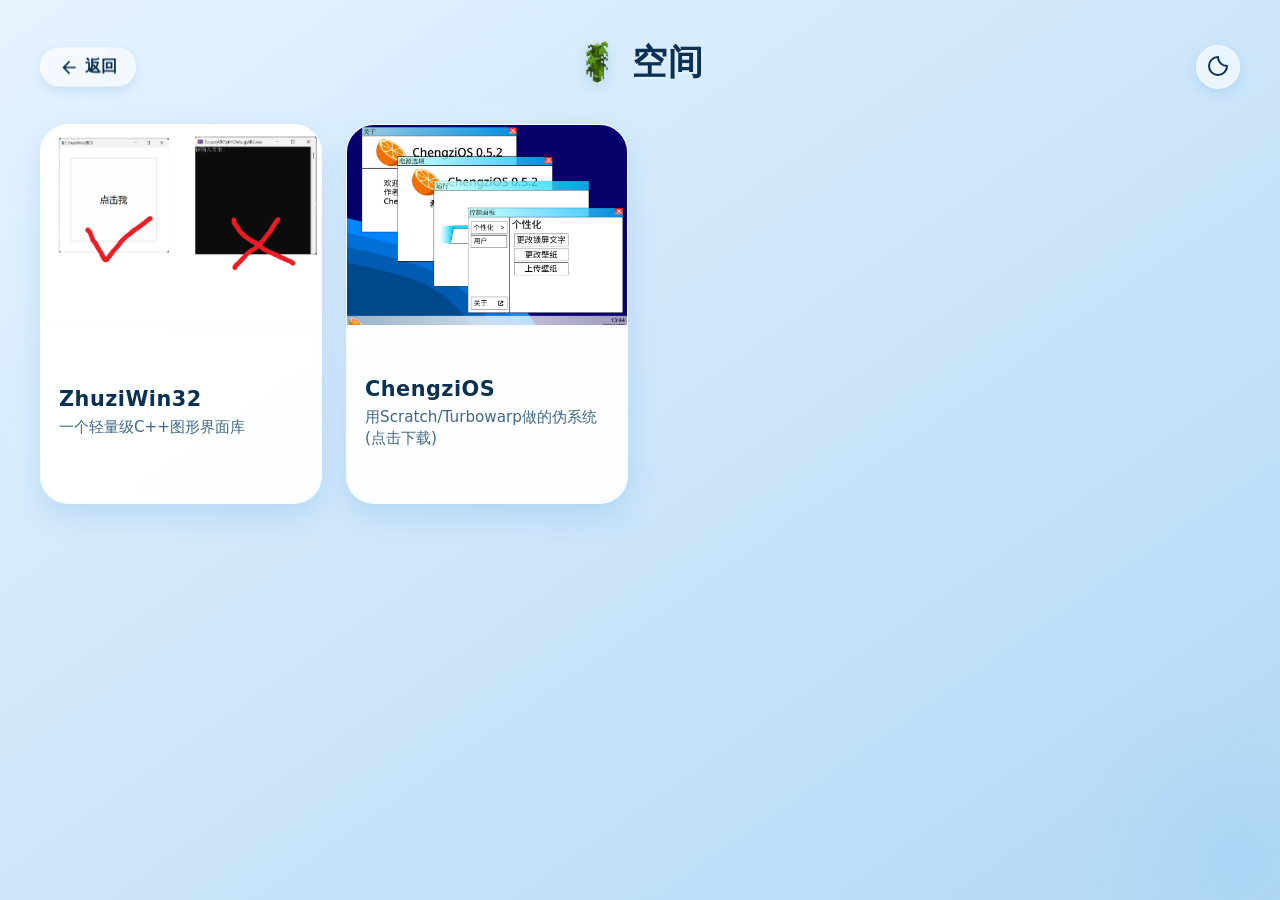
==== commit fff6a45b: "Update files" ====
--- a/dl/index.html
+++ b/dl/index.html
@@ -38,10 +38,10 @@
                 </div>
             </div>
         </a>
-        <a class="card-link" href="./chengzios/">
+        <a class="card-link" href="../chengzios/">
             <div class="card">
                 <div class="card-image">
-                    <img src="../image/chengzi.png" alt="作品封面" />
+                    <img src="../image/chengzios.jpg" alt="作品封面" />
                 </div>
                 <div class="card-body">
                     <h3 class="card-title">ChengziOS</h3>
--- a/theme.css
+++ b/theme.css
@@ -1,89 +1,134 @@
-/* ========== 主题变量 ========== */
+/* ============================================================
+   🌗 全局主题变量（浅色 / 深色）
+   所有页面统一引用此文件，通过 CSS 变量切换主题
+   ============================================================ */
+
+/* ---------- 浅色模式（默认） ---------- */
 :root {
-    /* 浅色模式 */
+    /* 背景 */
     --bg-start: #e6f3ff;
     --bg-end: #b3d9f5;
+
+    /* 卡片 */
     --card-bg: rgba(255, 255, 255, 0.75);
     --card-border: rgba(255, 255, 255, 0.4);
     --card-shadow: rgba(70, 150, 220, 0.20);
     --card-shadow-hover: rgba(50, 130, 210, 0.30);
+
+    /* 文本 */
     --text-primary: #0a3153;
     --text-secondary: #2c5778;
+
+    /* 按钮与交互 */
     --back-btn-bg: rgba(255, 255, 255, 0.6);
     --back-btn-border: rgba(255, 255, 255, 0.4);
+    --toggle-bg: rgba(255, 255, 255, 0.6);
+    --toggle-hover: rgba(255, 255, 255, 0.85);
+
+    /* 分割线 */
+    --divider: rgba(160, 200, 240, 0.3);
+
+    /* 装饰光晕 */
     --glow-color: rgba(140, 200, 240, 0.25);
+
+    /* 图片占位背景 */
     --card-image-bg: #f0f8ff;
     --card-body-bg: rgba(255, 255, 255, 0.3);
-    --toggle-bg: rgba(255, 255, 255, 0.6);
-    --toggle-hover: rgba(255, 255, 255, 0.85);
+
+    /* 下载/主要按钮 */
     --btn-bg: linear-gradient(145deg, #4a9fe0, #2b7fc7);
     --btn-shadow: rgba(43, 127, 199, 0.4);
     --btn-shadow-hover: rgba(43, 127, 199, 0.55);
 }
 
-/* 系统深色模式 */
+/* ---------- 深色模式（跟随系统） ---------- */
 @media (prefers-color-scheme: dark) {
     :root {
-        --bg-start: #0a1a2e;
-        --bg-end: #162b44;
+        --bg-start: #1a3050;      /* 更亮的深蓝，避免纯黑感 */
+        --bg-end: #102040;
+
         --card-bg: rgba(20, 40, 65, 0.85);
         --card-border: rgba(60, 120, 180, 0.25);
         --card-shadow: rgba(0, 20, 40, 0.40);
         --card-shadow-hover: rgba(40, 100, 180, 0.25);
+
         --text-primary: #c8dff5;
         --text-secondary: #90b8d8;
+
         --back-btn-bg: rgba(20, 50, 80, 0.7);
         --back-btn-border: rgba(60, 120, 180, 0.3);
+        --toggle-bg: rgba(20, 50, 80, 0.7);
+        --toggle-hover: rgba(40, 80, 120, 0.8);
+
+        --divider: rgba(60, 120, 180, 0.25);
+
         --glow-color: rgba(40, 100, 180, 0.20);
+
         --card-image-bg: #0d2438;
         --card-body-bg: rgba(10, 30, 50, 0.4);
-        --toggle-bg: rgba(20, 50, 80, 0.7);
-        --toggle-hover: rgba(40, 80, 120, 0.8);
+
         --btn-bg: linear-gradient(145deg, #3a8ec0, #1f6a9e);
         --btn-shadow: rgba(31, 106, 158, 0.5);
         --btn-shadow-hover: rgba(58, 142, 192, 0.6);
     }
 }
 
-/* 手动强制深色 */
+/* ---------- 手动强制深色（通过 body.dark 类） ---------- */
 body.dark {
-    --bg-start: #0a1a2e;
-    --bg-end: #162b44;
+    --bg-start: #1a3050;
+    --bg-end: #102040;
+
     --card-bg: rgba(20, 40, 65, 0.85);
     --card-border: rgba(60, 120, 180, 0.25);
     --card-shadow: rgba(0, 20, 40, 0.40);
     --card-shadow-hover: rgba(40, 100, 180, 0.25);
+
     --text-primary: #c8dff5;
     --text-secondary: #90b8d8;
+
     --back-btn-bg: rgba(20, 50, 80, 0.7);
     --back-btn-border: rgba(60, 120, 180, 0.3);
+    --toggle-bg: rgba(20, 50, 80, 0.7);
+    --toggle-hover: rgba(40, 80, 120, 0.8);
+
+    --divider: rgba(60, 120, 180, 0.25);
+
     --glow-color: rgba(40, 100, 180, 0.20);
+
     --card-image-bg: #0d2438;
     --card-body-bg: rgba(10, 30, 50, 0.4);
-    --toggle-bg: rgba(20, 50, 80, 0.7);
-    --toggle-hover: rgba(40, 80, 120, 0.8);
+
     --btn-bg: linear-gradient(145deg, #3a8ec0, #1f6a9e);
     --btn-shadow: rgba(31, 106, 158, 0.5);
     --btn-shadow-hover: rgba(58, 142, 192, 0.6);
 }
 
-/* 手动强制浅色 */
+/* ---------- 手动强制浅色（通过 body.light 类） ---------- */
 body.light {
+    /* 与 :root 浅色一致，用于覆盖系统深色 */
     --bg-start: #e6f3ff;
     --bg-end: #b3d9f5;
+
     --card-bg: rgba(255, 255, 255, 0.75);
     --card-border: rgba(255, 255, 255, 0.4);
     --card-shadow: rgba(70, 150, 220, 0.20);
     --card-shadow-hover: rgba(50, 130, 210, 0.30);
+
     --text-primary: #0a3153;
     --text-secondary: #2c5778;
+
     --back-btn-bg: rgba(255, 255, 255, 0.6);
     --back-btn-border: rgba(255, 255, 255, 0.4);
+    --toggle-bg: rgba(255, 255, 255, 0.6);
+    --toggle-hover: rgba(255, 255, 255, 0.85);
+
+    --divider: rgba(160, 200, 240, 0.3);
+
     --glow-color: rgba(140, 200, 240, 0.25);
+
     --card-image-bg: #f0f8ff;
     --card-body-bg: rgba(255, 255, 255, 0.3);
-    --toggle-bg: rgba(255, 255, 255, 0.6);
-    --toggle-hover: rgba(255, 255, 255, 0.85);
+
     --btn-bg: linear-gradient(145deg, #4a9fe0, #2b7fc7);
     --btn-shadow: rgba(43, 127, 199, 0.4);
     --btn-shadow-hover: rgba(43, 127, 199, 0.55);
